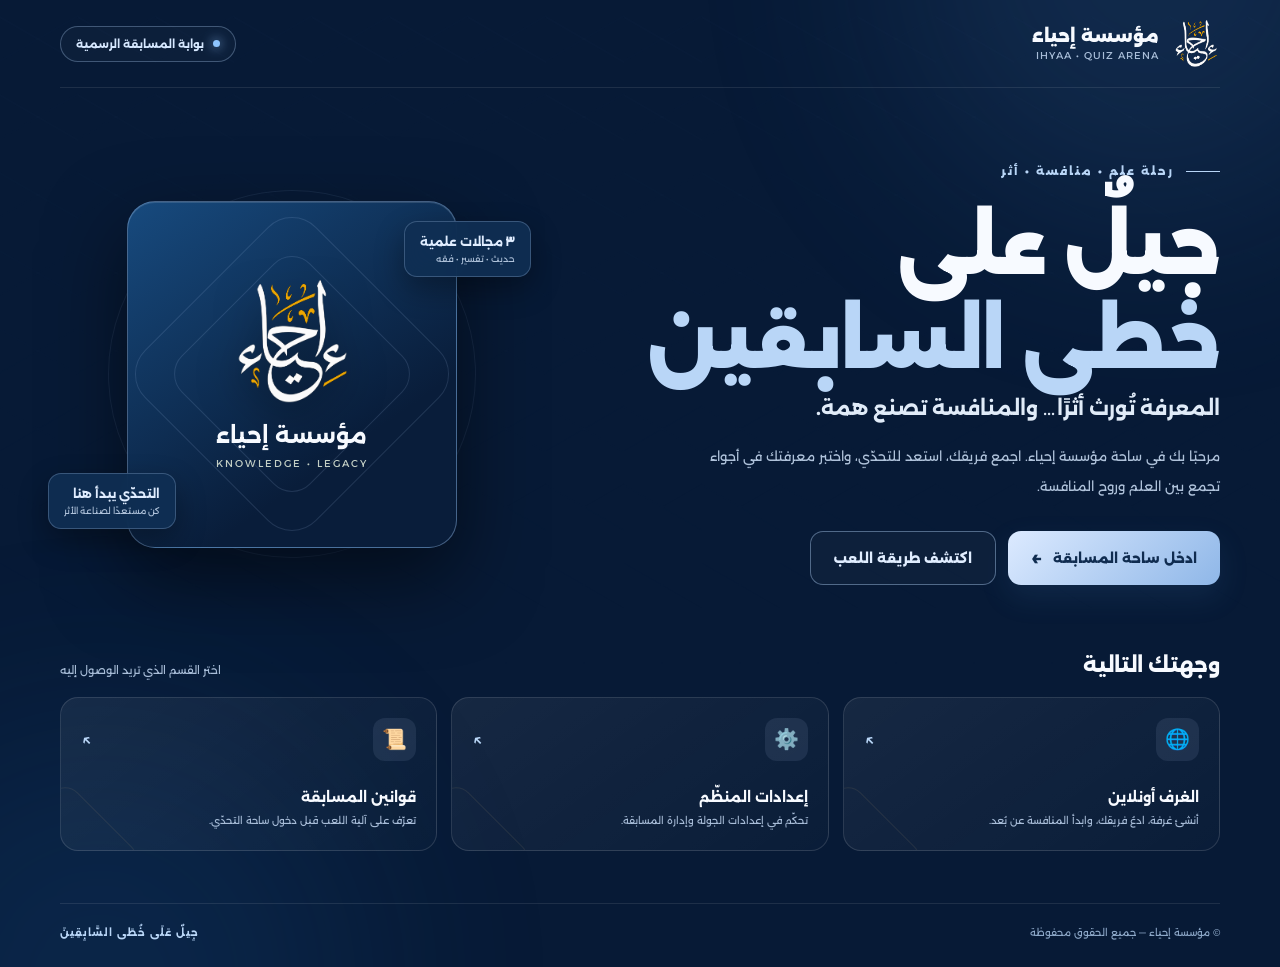
==== index.html @ 6f43f6d2 "Apply matching blue theme to Ihyaa portal" ====
<!doctype html>
<html lang="ar" dir="rtl">
<head>
<meta charset="utf-8">
<meta name="viewport" content="width=device-width,initial-scale=1">
<meta name="theme-color" content="#071d19">
<meta name="description" content="البوابة الرئيسية لمسابقة مؤسسة إحياء — جيل على خطى السابقين">
<title>مؤسسة إحياء | بوابة المسابقة</title>
<style>
@import url('https://fonts.googleapis.com/css2?family=Alexandria:wght@400;500;600;700;800;900&display=swap');
:root{--bg:#071d19;--panel:#0d2a23;--panel2:#12382d;--gold:#d9bd7b;--gold-light:#f0dfb5;--muted:#a9bdb2;--line:#d9bd7b30;--white:#f8f7f0}
*{box-sizing:border-box}
html{scroll-behavior:smooth}
body{margin:0;min-height:100vh;background:var(--bg);color:var(--white);font-family:'Alexandria',Tahoma,Arial,sans-serif;overflow-x:hidden}
body:before{content:"";position:fixed;inset:0;pointer-events:none;opacity:.2;background-image:linear-gradient(30deg,transparent 48%,#d9bd7b12 49%,#d9bd7b12 50%,transparent 51%),linear-gradient(150deg,transparent 48%,#d9bd7b0c 49%,#d9bd7b0c 50%,transparent 51%);background-size:78px 78px;mask-image:linear-gradient(to bottom,#000,transparent 90%)}
.ambient{position:fixed;width:520px;height:520px;border-radius:50%;filter:blur(110px);opacity:.14;pointer-events:none}.ambient.a{background:#b88f45;top:-300px;right:-130px}.ambient.b{background:#2d8b68;bottom:-340px;left:-160px}
.wrap{width:min(1160px,calc(100% - 48px));margin:auto;position:relative}
header{height:88px;display:flex;align-items:center;justify-content:space-between;border-bottom:1px solid #ffffff12}
.brand{display:flex;align-items:center;gap:13px;text-decoration:none;color:inherit}.brand img{width:48px;height:48px;object-fit:contain}.brand b{font-size:17px;font-weight:900;display:block}.brand small{display:block;color:var(--muted);font-size:10px;margin-top:3px;letter-spacing:1px}
.header-tag{display:flex;align-items:center;gap:9px;color:#d7c79e;font-size:11px;font-weight:700;border:1px solid var(--line);border-radius:99px;padding:10px 15px;background:#ffffff06}.live-dot{width:7px;height:7px;border-radius:50%;background:#91c7a5;box-shadow:0 0 12px #91c7a5}
.hero{display:grid;grid-template-columns:1.15fr .85fr;gap:70px;align-items:center;padding:76px 0 68px;min-height:530px}
.kicker{display:flex;align-items:center;gap:12px;color:var(--gold);font-size:11px;font-weight:800;letter-spacing:2px}.kicker:before{content:"";width:34px;height:1px;background:var(--gold)}
h1{font-size:clamp(44px,6.5vw,76px);line-height:1.24;letter-spacing:-2px;margin:22px 0 8px;font-weight:900}h1 span{color:var(--gold)}
.slogan{font-size:clamp(16px,2vw,20px);font-weight:700;color:#e8dfc9;margin:0}
.lead{color:var(--muted);font-size:13px;line-height:2.25;max-width:510px;margin:22px 0 30px}
.actions{display:flex;gap:12px;flex-wrap:wrap}.btn{min-height:54px;display:inline-flex;align-items:center;justify-content:center;gap:11px;padding:0 23px;border-radius:13px;text-decoration:none;font-size:13px;font-weight:800;transition:.22s ease}.btn.primary{background:linear-gradient(135deg,#eddbad,#c6a765);color:#142b23;box-shadow:0 12px 30px #c6a76522}.btn.secondary{border:1px solid #d9bd7b65;color:var(--gold-light);background:#ffffff07}.btn:hover{transform:translateY(-3px);filter:brightness(1.08)}.btn .arrow{font-size:18px}
.visual{height:370px;position:relative;display:grid;place-items:center}
.orbit{position:absolute;width:320px;height:320px;border:1px solid #d9bd7b35;border-radius:50%;transform:rotate(-24deg)}.orbit:before,.orbit:after{content:"";position:absolute;inset:22px;border:1px dashed #d9bd7b2a;border-radius:50%}.orbit:after{inset:-25px;border-style:solid;opacity:.5}
.visual-card{width:min(330px,90%);aspect-ratio:1/1.05;border:1px solid #d9bd7b55;border-radius:28px;background:linear-gradient(145deg,#174335,#0a241e 70%);box-shadow:0 30px 80px #0008,inset 0 1px #ffffff20;display:flex;flex-direction:column;align-items:center;justify-content:center;position:relative;overflow:hidden}
.visual-card:before{content:"";position:absolute;width:240px;height:240px;border:1px solid #d9bd7b24;transform:rotate(45deg);border-radius:34px}.visual-card:after{content:"";position:absolute;width:180px;height:180px;border:1px solid #d9bd7b20;transform:rotate(45deg);border-radius:26px}
.visual-card img{width:126px;height:126px;object-fit:contain;z-index:1;filter:drop-shadow(0 15px 20px #0008)}.visual-card strong{z-index:1;font-size:22px;margin-top:18px}.visual-card small{z-index:1;color:#c3cfc5;font-size:10px;letter-spacing:2px;margin-top:8px}
.float{position:absolute;z-index:2;border:1px solid var(--line);background:#102e26ed;backdrop-filter:blur(12px);border-radius:13px;padding:12px 15px;box-shadow:0 12px 30px #0005}.float b{display:block;color:var(--gold-light);font-size:12px}.float small{display:block;color:var(--muted);font-size:9px;margin-top:4px}.float.one{top:32px;right:-8px}.float.two{bottom:30px;left:-12px}
.section-head{display:flex;align-items:end;justify-content:space-between;gap:20px;margin-bottom:20px}.section-head h2{font-size:20px;margin:0;font-weight:800}.section-head p{font-size:11px;color:var(--muted);margin:0}
.portals{display:grid;grid-template-columns:repeat(3,1fr);gap:14px;padding-bottom:52px}
.portal{min-height:154px;display:flex;flex-direction:column;justify-content:space-between;text-decoration:none;color:inherit;padding:20px;border:1px solid #ffffff17;border-radius:18px;background:linear-gradient(145deg,#ffffff0c,#ffffff04);transition:.22s ease;position:relative;overflow:hidden}
.portal:after{content:"";position:absolute;width:110px;height:110px;border:1px solid #d9bd7b18;transform:rotate(45deg);left:-52px;bottom:-65px;border-radius:18px}
.portal:hover{transform:translateY(-4px);border-color:#d9bd7b80;background:linear-gradient(145deg,#d9bd7b15,#ffffff06)}
.portal-top{display:flex;align-items:center;justify-content:space-between}.portal-icon{width:43px;height:43px;border-radius:12px;background:#d9bd7b16;display:grid;place-items:center;font-size:20px}.portal .go{color:var(--gold);font-size:19px}.portal strong{display:block;font-size:14px;margin-top:18px}.portal small{display:block;color:var(--muted);font-size:10px;margin-top:6px;line-height:1.8}
footer{border-top:1px solid #ffffff14;padding:22px 0 28px;display:flex;align-items:center;justify-content:space-between;color:#849b8e;font-size:10px;gap:15px}.footer-mark{color:#cdb77f;font-weight:700;letter-spacing:1px}
@media(max-width:800px){.hero{grid-template-columns:1fr;gap:15px;padding:58px 0 35px}.hero-copy{text-align:center}.kicker{justify-content:center}.lead{margin-inline:auto}.actions{justify-content:center}.visual{height:320px;grid-row:1}.visual-card{width:260px}.orbit{width:270px;height:270px}.float.one{right:5%}.float.two{left:5%}.portals{grid-template-columns:repeat(2,1fr)}}
@media(max-width:540px){.wrap{width:min(100% - 32px,1160px)}header{height:72px}.brand img{width:40px;height:40px}.brand b{font-size:14px}.header-tag{font-size:9px;padding:8px 10px}.hero{padding-top:38px}h1{font-size:48px}.visual{height:280px}.visual-card{width:225px}.visual-card img{width:100px;height:100px}.orbit{width:235px;height:235px}.float{padding:9px 11px}.float.one{top:20px}.float.two{bottom:18px}.portals{grid-template-columns:1fr;gap:10px}.portal{min-height:130px}.section-head{align-items:start;flex-direction:column;gap:7px}footer{flex-direction:column;text-align:center}}
@media(prefers-reduced-motion:reduce){*,*:before,*:after{transition:none!important;scroll-behavior:auto!important}}

/* OCEAN BLUE PORTAL THEME */
:root{--bg:#071a36;--panel:#0c2a50;--panel2:#123e70;--gold:#a9c8ed;--gold-light:#e0edff;--muted:#a8bdd8;--line:#a9c8ed35;--white:#f7faff}
body{background:var(--bg)}
body:before{background-image:linear-gradient(30deg,transparent 48%,#a9c8ed12 49%,#a9c8ed12 50%,transparent 51%),linear-gradient(150deg,transparent 48%,#a9c8ed0c 49%,#a9c8ed0c 50%,transparent 51%)}
.ambient.a{background:#4e8ed0}.ambient.b{background:#1f6fba}
header{border-bottom-color:#ffffff18}
.header-tag{color:#d6e8ff;border-color:#a9c8ed55}
.live-dot{background:#8ec5ff;box-shadow:0 0 12px #8ec5ff}
.kicker{color:#b9d6f7}.kicker:before{background:#b9d6f7}
h1 span{color:#b9d6f7}
.slogan{color:#e0ebf8}
.lead{color:#afc2da}
.btn.primary{background:linear-gradient(135deg,#dceaff,#8fb7e8);color:#102c50;box-shadow:0 12px 30px #4d85c522}
.btn.secondary{border-color:#a9c8ed70;color:#e0edff}
.orbit{border-color:#a9c8ed45}.orbit:before,.orbit:after{border-color:#a9c8ed30}
.visual-card{border-color:#9fc3ed66;background:linear-gradient(145deg,#174a7e,#091d3a 70%)}
.visual-card:before,.visual-card:after{border-color:#a9c8ed25}
.float{border-color:#a9c8ed45;background:#102f53ed}
.float b{color:#e0edff}
.float small{color:#afc2da}
.portal{border-color:#ffffff20;background:linear-gradient(145deg,#ffffff10,#ffffff04)}
.portal:hover{border-color:#a9c8ed90;background:linear-gradient(145deg,#a9c8ed1c,#ffffff06)}
.portal-icon{background:#a9c8ed1b}
.portal .go{color:#b9d6f7}
footer{border-top-color:#ffffff18;color:#8da8c8}
.footer-mark{color:#b9d6f7}

</style>
</head>
<body>
<div class="ambient a"></div><div class="ambient b"></div>
<div class="wrap">
<header>
<a class="brand" href="./" aria-label="مؤسسة إحياء">
<img src="Arabic%20Calligraphy%20Emblem%20with%20Gold%20Accents.png" alt="">
<span><b>مؤسسة إحياء</b><small>IHYAA • QUIZ ARENA</small></span>
</a>
<div class="header-tag"><span class="live-dot"></span> بوابة المسابقة الرسمية</div>
</header>
<main>
<section class="hero">
<div class="hero-copy">
<div class="kicker">رحلة علم • منافسة • أثر</div>
<h1>جيلٌ على<br><span>خطى السابقين</span></h1>
<p class="slogan">المعرفة تُورث أثرًا… والمنافسة تصنع همة.</p>
<p class="lead">مرحبًا بك في ساحة مؤسسة إحياء. اجمع فريقك، استعد للتحدّي، واختبر معرفتك في أجواء تجمع بين العلم وروح المنافسة.</p>
<div class="actions">
<a class="btn primary" href="game.html">ادخل ساحة المسابقة <span class="arrow">←</span></a>
<a class="btn secondary" href="game.html?open=rules">اكتشف طريقة اللعب</a>
</div>
</div>
<div class="visual" aria-hidden="true">
<div class="orbit"></div>
<div class="visual-card">
<img src="Arabic%20Calligraphy%20Emblem%20with%20Gold%20Accents.png" alt="">
<strong>مؤسسة إحياء</strong><small>KNOWLEDGE • LEGACY</small>
</div>
<div class="float one"><b>٣ مجالات علمية</b><small>حديث • تفسير • فقه</small></div>
<div class="float two"><b>التحدّي يبدأ هنا</b><small>كن مستعدًا لصناعة الأثر</small></div>
</div>
</section>
<section aria-labelledby="portal-title">
<div class="section-head"><h2 id="portal-title">وجهتك التالية</h2><p>اختر القسم الذي تريد الوصول إليه</p></div>
<nav class="portals" aria-label="أقسام البوابة">
<a class="portal" href="game.html?open=online"><div class="portal-top"><span class="portal-icon">🌐</span><span class="go">↖</span></div><div><strong>الغرف أونلاين</strong><small>أنشئ غرفة، ادعُ فريقك، وابدأ المنافسة عن بُعد.</small></div></a>
<a class="portal" href="game.html?open=host"><div class="portal-top"><span class="portal-icon">⚙️</span><span class="go">↖</span></div><div><strong>إعدادات المنظّم</strong><small>تحكّم في إعدادات الجولة وإدارة المسابقة.</small></div></a>
<a class="portal" href="game.html?open=rules"><div class="portal-top"><span class="portal-icon">📜</span><span class="go">↖</span></div><div><strong>قوانين المسابقة</strong><small>تعرّف على آلية اللعب قبل دخول ساحة التحدّي.</small></div></a>
</nav>
</section>
</main>
<footer><span>© مؤسسة إحياء — جميع الحقوق محفوظة</span><span class="footer-mark">جِيلٌ عَلَى خُطَى السَّابِقِينَ</span></footer>
</div>
</body>
</html>
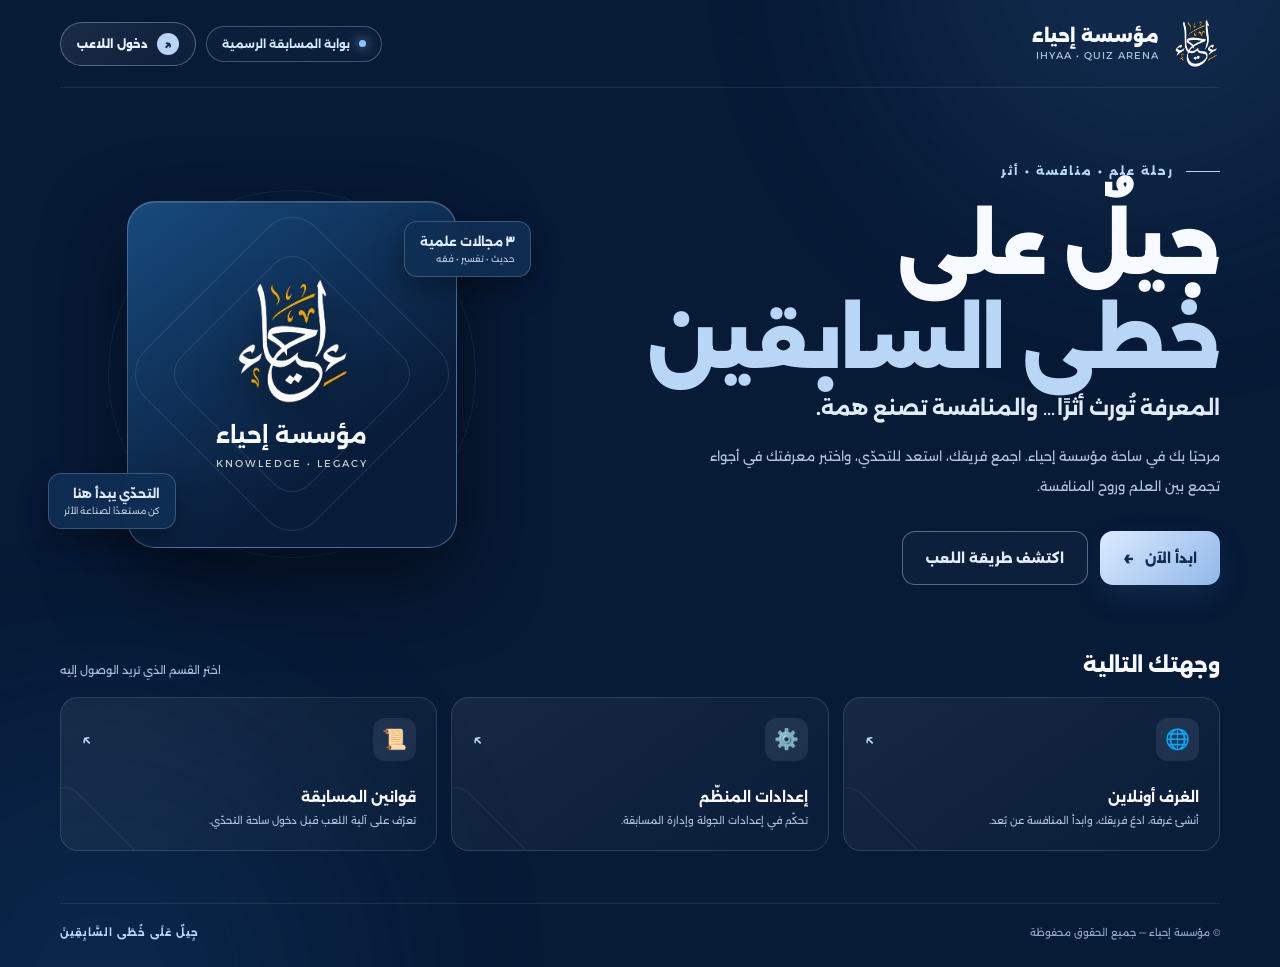
==== commit 5d9cbaed: "Polish Ihyaa portal entry experience" ====
--- a/index.html
+++ b/index.html
@@ -68,6 +68,15 @@
 footer{border-top-color:#ffffff18;color:#8da8c8}
 .footer-mark{color:#b9d6f7}
 
+
+.header-actions{display:flex;align-items:center;gap:10px}
+.header-login{display:inline-flex;align-items:center;gap:9px;padding:10px 16px;border-radius:999px;text-decoration:none;color:#eaf3ff;border:1px solid #a9c8ed65;background:linear-gradient(135deg,#ffffff14,#ffffff06);font-size:11px;font-weight:800;transition:.22s}
+.header-login span{display:grid;place-items:center;width:22px;height:22px;border-radius:50%;background:#b9d6f7;color:#102c50;font-size:13px}
+.header-login:hover{transform:translateY(-2px);background:#a9c8ed20;border-color:#c9e0ff}
+.btn.primary{position:relative;overflow:hidden}
+.btn.primary:after{content:"";position:absolute;inset:0;transform:translateX(-120%);background:linear-gradient(100deg,transparent,#ffffff65,transparent);transition:transform .7s}
+.btn.primary:hover:after{transform:translateX(120%)}
+@media(max-width:540px){.header-actions{gap:6px}.header-tag{font-size:8px;padding:8px}.header-login{font-size:9px;padding:8px 10px}.header-login span{width:19px;height:19px}}
 </style>
 </head>
 <body>
@@ -78,7 +87,7 @@
 <img src="Arabic%20Calligraphy%20Emblem%20with%20Gold%20Accents.png" alt="">
 <span><b>مؤسسة إحياء</b><small>IHYAA • QUIZ ARENA</small></span>
 </a>
-<div class="header-tag"><span class="live-dot"></span> بوابة المسابقة الرسمية</div>
+<div class="header-actions"><div class="header-tag"><span class="live-dot"></span> بوابة المسابقة الرسمية</div><a class="header-login" href="game.html?open=online"><span>↗</span> دخول اللاعب</a></div>
 </header>
 <main>
 <section class="hero">
@@ -88,7 +97,7 @@
 <p class="slogan">المعرفة تُورث أثرًا… والمنافسة تصنع همة.</p>
 <p class="lead">مرحبًا بك في ساحة مؤسسة إحياء. اجمع فريقك، استعد للتحدّي، واختبر معرفتك في أجواء تجمع بين العلم وروح المنافسة.</p>
 <div class="actions">
-<a class="btn primary" href="game.html">ادخل ساحة المسابقة <span class="arrow">←</span></a>
+<a class="btn primary" href="game.html?open=online">ابدأ الآن <span class="arrow">←</span></a>
 <a class="btn secondary" href="game.html?open=rules">اكتشف طريقة اللعب</a>
 </div>
 </div>
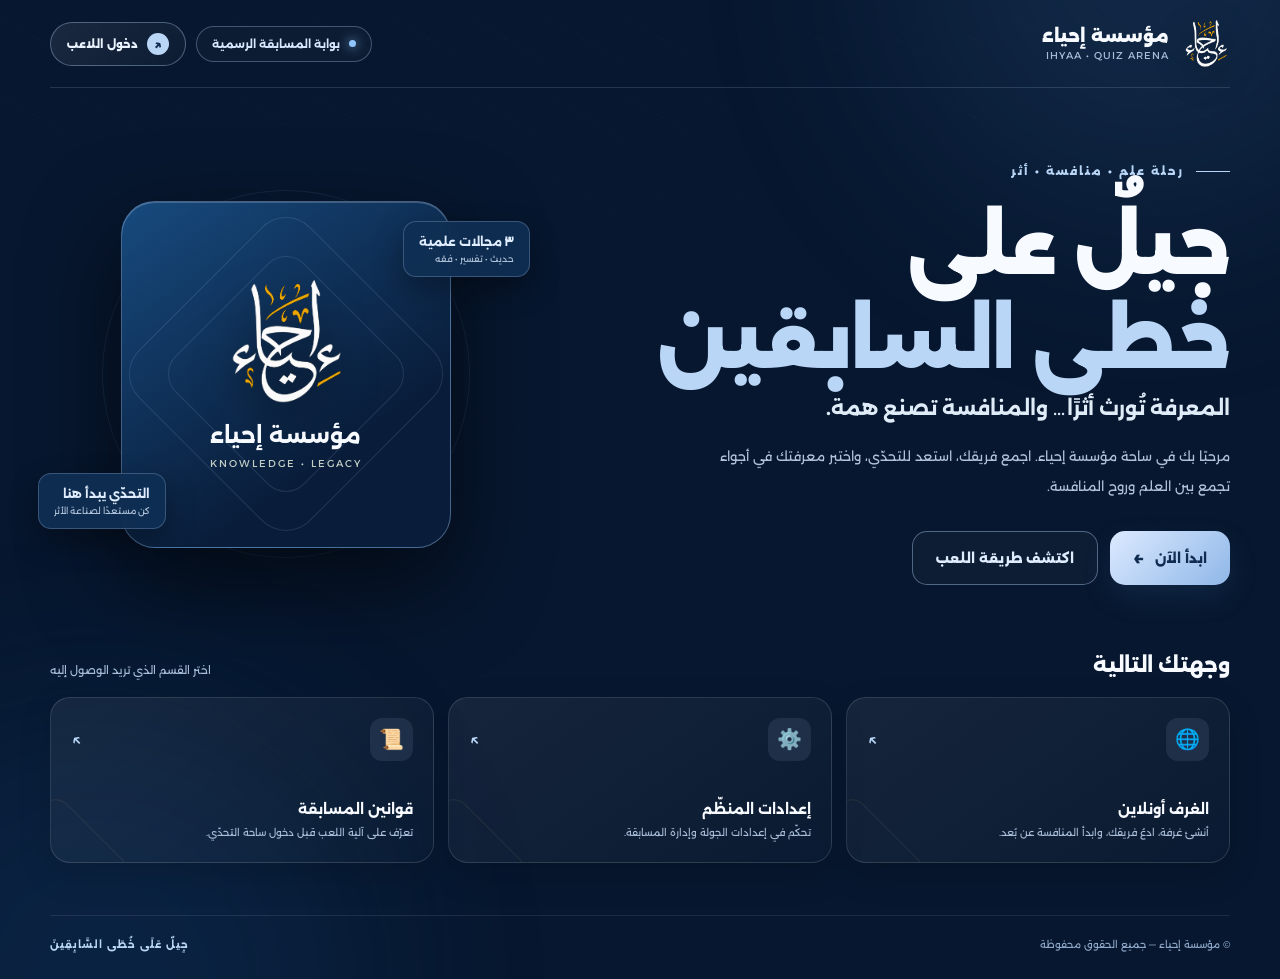
==== commit c3f6870f: "Apply unified premium responsive interface" ====
--- a/index.html
+++ b/index.html
@@ -69,6 +69,7 @@
 .footer-mark{color:#b9d6f7}
 
 
+/* IHYAA LANDING ENTRY POLISH */
 .header-actions{display:flex;align-items:center;gap:10px}
 .header-login{display:inline-flex;align-items:center;gap:9px;padding:10px 16px;border-radius:999px;text-decoration:none;color:#eaf3ff;border:1px solid #a9c8ed65;background:linear-gradient(135deg,#ffffff14,#ffffff06);font-size:11px;font-weight:800;transition:.22s}
 .header-login span{display:grid;place-items:center;width:22px;height:22px;border-radius:50%;background:#b9d6f7;color:#102c50;font-size:13px}
@@ -78,6 +79,7 @@
 .btn.primary:hover:after{transform:translateX(120%)}
 @media(max-width:540px){.header-actions{gap:6px}.header-tag{font-size:8px;padding:8px}.header-login{font-size:9px;padding:8px 10px}.header-login span{width:19px;height:19px}}
 </style>
+  <link rel="stylesheet" href="ihyaa-premium.css?v=20261107">
 </head>
 <body>
 <div class="ambient a"></div><div class="ambient b"></div>
--- a/ihyaa-premium.css
+++ b/ihyaa-premium.css
@@ -0,0 +1,77 @@
+/* IHYAA • Unified premium interface layer */
+:root{--ih-bg:#07172f;--ih-panel:#0d2546;--ih-panel-2:#12365f;--ih-blue:#8fbae9;--ih-blue-bright:#b8d8ff;--ih-gold:#d7bd82;--ih-ink:#122d4d;--ih-line:rgba(143,186,233,.24);--ih-shadow:0 24px 70px rgba(0,10,30,.28)}
+:where(button,a,input,select,textarea):focus-visible{outline:3px solid #8fc5ff!important;outline-offset:3px}
+button{font-family:inherit}
+@media(prefers-reduced-motion:no-preference){
+ :where(.btn,.portal,.cell,.ihyBtn,.duel-btn,.duel-option,.primary,.secondary,.gold){transition:transform .2s ease,box-shadow .2s ease,background .2s ease,border-color .2s ease,filter .2s ease}
+}
+body{background-color:var(--ih-bg)}
+/* Portal */
+body:has(.hero) .wrap{width:min(1180px,calc(100% - 40px))}
+body:has(.hero) header{border-bottom-color:rgba(184,216,255,.16)}
+body:has(.hero) .brand img{filter:drop-shadow(0 8px 18px #0006)}
+body:has(.hero) .hero{min-height:560px}
+body:has(.hero) .visual-card{border-radius:34px;box-shadow:0 34px 90px #0009,inset 0 1px #ffffff30}
+body:has(.hero) .portal{border-radius:20px;min-height:166px;box-shadow:0 12px 34px #0002}
+body:has(.hero) .portal:hover{box-shadow:0 20px 44px #0005;transform:translateY(-5px)}
+body:has(.hero) .btn{border-radius:15px}
+/* Classic game */
+body:has(#board){background:radial-gradient(ellipse at 50% -15%,#173d69 0,#091b36 48%,#06142a 100%)}
+body:has(#board) .top{background:linear-gradient(135deg,rgba(10,35,66,.98),rgba(7,23,47,.96));border-bottom:1px solid var(--ih-line);box-shadow:0 12px 45px #0003}
+body:has(#board) .top .nav,body:has(#board) .top .hero{max-width:1240px}
+body:has(#board) .top .brand img{filter:drop-shadow(0 5px 14px #0006)}
+body:has(#board) .top .hero h2{letter-spacing:-.6px}
+body:has(#board) main.wrap{max-width:1240px;padding-bottom:42px}
+body:has(#board) .scoreboard{gap:14px;margin-top:24px}
+body:has(#board) .team{border:1px solid rgba(255,255,255,.13);border-radius:20px;box-shadow:var(--ih-shadow);backdrop-filter:blur(12px);padding:20px 22px}
+body:has(#board) .team.red{background:linear-gradient(145deg,#532c42,#251d36)}
+body:has(#board) .team.blue{background:linear-gradient(145deg,#174b78,#142a4b)}
+body:has(#board) .points{font-variant-numeric:tabular-nums;text-shadow:0 5px 22px #0005}
+body:has(#board) .turn{border:1px solid var(--ih-line);border-radius:16px;padding:13px 18px;background:#0c2442;box-shadow:0 10px 30px #0003}
+body:has(#board) .preselect-help{border:1px solid var(--ih-line);border-radius:22px;background:linear-gradient(145deg,rgba(17,48,82,.94),rgba(8,28,53,.96));box-shadow:var(--ih-shadow);padding:20px}
+body:has(#board) .lifeline-tile{border-radius:13px;min-height:48px}
+body:has(#board) .section-head{margin:30px 0 15px}
+body:has(#board) .section-head h2{font-size:clamp(20px,2.4vw,28px)}
+body:has(#board) .board{gap:14px}
+body:has(#board) .category{border:1px solid rgba(174,205,239,.2);border-radius:18px;background:linear-gradient(160deg,#102c50,#0a1d38);box-shadow:0 14px 35px #0003;padding:14px}
+body:has(#board) .category h3{color:#e8f2ff;border-bottom:1px solid rgba(174,205,239,.18);padding-bottom:12px}
+body:has(#board) .cell{border:1px solid #557fb2;border-radius:12px;background:linear-gradient(145deg,#2864a3,#19477e);color:#f4d99d;box-shadow:inset 0 1px #ffffff30,0 5px 0 #0c2c54;min-height:62px}
+body:has(#board) .cell:hover:not(:disabled){background:linear-gradient(145deg,#3b83c8,#235b98);box-shadow:0 12px 25px #0004,0 5px 0 #0c2c54}
+body:has(#board) .cell:disabled{background:#142846;color:#6e85a4;border-color:#263f60;opacity:.55}
+body:has(#board) .hostbar{display:flex;gap:10px;flex-wrap:wrap;justify-content:center;margin:24px auto}
+body:has(#board) .hostbar button,body:has(#board) .actions button{border-radius:12px;min-height:44px;padding-inline:17px}
+body:has(#board) .overlay{backdrop-filter:blur(10px);background:rgba(2,10,24,.78)}
+body:has(#board) .modal{border:1px solid rgba(143,186,233,.35);border-radius:24px;background:linear-gradient(155deg,#f9fbff,#eaf2fc);box-shadow:0 35px 100px #0009;color:#183653}
+body:has(#board) .modal-head{border-bottom:1px solid #d5e2f1;padding-bottom:14px}
+body:has(#board) .question{color:#183653;line-height:1.9}
+body:has(#board) .answer{border-radius:14px}
+body:has(#board) .timer-track{border-radius:99px;overflow:hidden}
+body:has(#board) .hostbar button:hover,body:has(#board) .actions button:hover{transform:translateY(-2px)}
+body:has(#board) .winner-card{border:1px solid rgba(215,189,130,.6);border-radius:28px;box-shadow:0 35px 100px #0009}
+/* Online room and saved quiz library */
+#ihyaaOnline .ihyBox{border-radius:26px!important;box-shadow:0 35px 100px #0008!important}
+#ihyaaOnline .ihyCard{border-radius:17px!important;box-shadow:0 8px 24px rgba(28,65,108,.07)}
+#ihyaaOnline .ihyPerson{border:1px solid #d8e5f3;border-radius:12px;padding:12px}
+#ihyaaOnline .ihyBtn{border-radius:12px;min-height:42px;box-shadow:0 5px 14px #153e6b18}
+#ihyaaOnline .ihyBtn:hover:not(:disabled){transform:translateY(-2px);filter:brightness(1.06)}
+#ihyaaOnline .ihyAuthInput{width:100%;max-width:100%}
+#ihyaaOnline .ihyCode{letter-spacing:.16em;font-variant-numeric:tabular-nums}
+/* Duel */
+#ihyaaDuel .duel-card,#ihyaaDuel .duel-player{border-radius:20px;box-shadow:0 16px 42px #0003}
+#ihyaaDuel .duel-btn{border-radius:12px;min-height:42px}
+#ihyaaDuel .duel-option{border-radius:14px;min-height:54px}
+#ihyaaDuel .duel-option:hover:not(:disabled){box-shadow:0 9px 24px #0004}
+#ihyaaDuel .duel-winner{border-radius:24px;box-shadow:0 20px 55px #0004}
+@media(max-width:720px){
+ body:has(#board) .scoreboard{grid-template-columns:1fr;gap:9px}
+ body:has(#board) .team{padding:15px 17px}
+ body:has(#board) .preselect-help{padding:14px}
+ body:has(#board) .hostbar button{flex:1 1 42%}
+ body:has(#board) .category{padding:10px}
+ body:has(#board) .cell{min-height:54px}
+}
+@media(max-width:480px){
+ body:has(.hero) .wrap{width:calc(100% - 28px)}
+ body:has(#board) main.wrap{padding-inline:12px}
+ body:has(#board) .hostbar button{flex-basis:100%}
+}
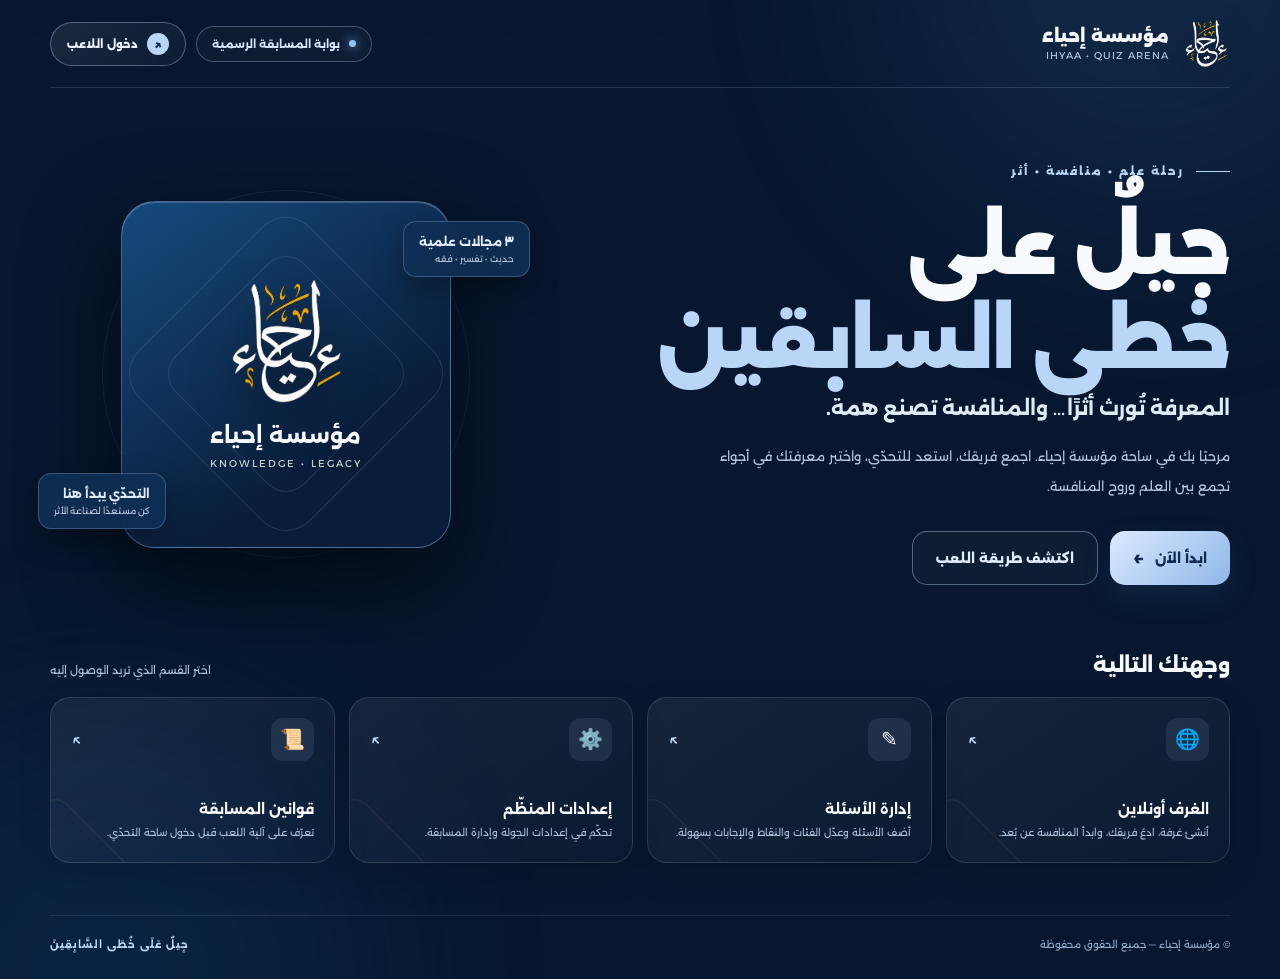
==== commit 8773e04b: "Add question management shortcut beside online rooms" ====
--- a/index.html
+++ b/index.html
@@ -31,7 +31,7 @@
 .visual-card img{width:126px;height:126px;object-fit:contain;z-index:1;filter:drop-shadow(0 15px 20px #0008)}.visual-card strong{z-index:1;font-size:22px;margin-top:18px}.visual-card small{z-index:1;color:#c3cfc5;font-size:10px;letter-spacing:2px;margin-top:8px}
 .float{position:absolute;z-index:2;border:1px solid var(--line);background:#102e26ed;backdrop-filter:blur(12px);border-radius:13px;padding:12px 15px;box-shadow:0 12px 30px #0005}.float b{display:block;color:var(--gold-light);font-size:12px}.float small{display:block;color:var(--muted);font-size:9px;margin-top:4px}.float.one{top:32px;right:-8px}.float.two{bottom:30px;left:-12px}
 .section-head{display:flex;align-items:end;justify-content:space-between;gap:20px;margin-bottom:20px}.section-head h2{font-size:20px;margin:0;font-weight:800}.section-head p{font-size:11px;color:var(--muted);margin:0}
-.portals{display:grid;grid-template-columns:repeat(3,1fr);gap:14px;padding-bottom:52px}
+.portals{display:grid;grid-template-columns:repeat(4,minmax(0,1fr));gap:14px;padding-bottom:52px}
 .portal{min-height:154px;display:flex;flex-direction:column;justify-content:space-between;text-decoration:none;color:inherit;padding:20px;border:1px solid #ffffff17;border-radius:18px;background:linear-gradient(145deg,#ffffff0c,#ffffff04);transition:.22s ease;position:relative;overflow:hidden}
 .portal:after{content:"";position:absolute;width:110px;height:110px;border:1px solid #d9bd7b18;transform:rotate(45deg);left:-52px;bottom:-65px;border-radius:18px}
 .portal:hover{transform:translateY(-4px);border-color:#d9bd7b80;background:linear-gradient(145deg,#d9bd7b15,#ffffff06)}
@@ -117,6 +117,7 @@
 <div class="section-head"><h2 id="portal-title">وجهتك التالية</h2><p>اختر القسم الذي تريد الوصول إليه</p></div>
 <nav class="portals" aria-label="أقسام البوابة">
 <a class="portal" href="game.html?open=online"><div class="portal-top"><span class="portal-icon">🌐</span><span class="go">↖</span></div><div><strong>الغرف أونلاين</strong><small>أنشئ غرفة، ادعُ فريقك، وابدأ المنافسة عن بُعد.</small></div></a>
+<a class="portal" href="game.html?open=questions"><div class="portal-top"><span class="portal-icon">✎</span><span class="go">↖</span></div><div><strong>إدارة الأسئلة</strong><small>أضف الأسئلة وعدّل الفئات والنقاط والإجابات بسهولة.</small></div></a>
 <a class="portal" href="game.html?open=host"><div class="portal-top"><span class="portal-icon">⚙️</span><span class="go">↖</span></div><div><strong>إعدادات المنظّم</strong><small>تحكّم في إعدادات الجولة وإدارة المسابقة.</small></div></a>
 <a class="portal" href="game.html?open=rules"><div class="portal-top"><span class="portal-icon">📜</span><span class="go">↖</span></div><div><strong>قوانين المسابقة</strong><small>تعرّف على آلية اللعب قبل دخول ساحة التحدّي.</small></div></a>
 </nav>
--- a/ihyaa-premium.css
+++ b/ihyaa-premium.css
@@ -7,14 +7,14 @@
 }
 body{background-color:var(--ih-bg)}
 /* Portal */
-body:has(.hero) .wrap{width:min(1180px,calc(100% - 40px))}
-body:has(.hero) header{border-bottom-color:rgba(184,216,255,.16)}
-body:has(.hero) .brand img{filter:drop-shadow(0 8px 18px #0006)}
-body:has(.hero) .hero{min-height:560px}
-body:has(.hero) .visual-card{border-radius:34px;box-shadow:0 34px 90px #0009,inset 0 1px #ffffff30}
-body:has(.hero) .portal{border-radius:20px;min-height:166px;box-shadow:0 12px 34px #0002}
-body:has(.hero) .portal:hover{box-shadow:0 20px 44px #0005;transform:translateY(-5px)}
-body:has(.hero) .btn{border-radius:15px}
+body:has(.portals) .wrap{width:min(1180px,calc(100% - 40px))}
+body:has(.portals) header{border-bottom-color:rgba(184,216,255,.16)}
+body:has(.portals) .brand img{filter:drop-shadow(0 8px 18px #0006)}
+body:has(.portals) .hero{min-height:560px}
+body:has(.portals) .visual-card{border-radius:34px;box-shadow:0 34px 90px #0009,inset 0 1px #ffffff30}
+body:has(.portals) .portal{border-radius:20px;min-height:166px;box-shadow:0 12px 34px #0002}
+body:has(.portals) .portal:hover{box-shadow:0 20px 44px #0005;transform:translateY(-5px)}
+body:has(.portals) .btn{border-radius:15px}
 /* Classic game */
 body:has(#board){background:radial-gradient(ellipse at 50% -15%,#173d69 0,#091b36 48%,#06142a 100%)}
 body:has(#board) .top{background:linear-gradient(135deg,rgba(10,35,66,.98),rgba(7,23,47,.96));border-bottom:1px solid var(--ih-line);box-shadow:0 12px 45px #0003}
@@ -71,7 +71,7 @@
  body:has(#board) .cell{min-height:54px}
 }
 @media(max-width:480px){
- body:has(.hero) .wrap{width:calc(100% - 28px)}
+ body:has(.portals) .wrap{width:calc(100% - 28px)}
  body:has(#board) main.wrap{padding-inline:12px}
  body:has(#board) .hostbar button{flex-basis:100%}
 }
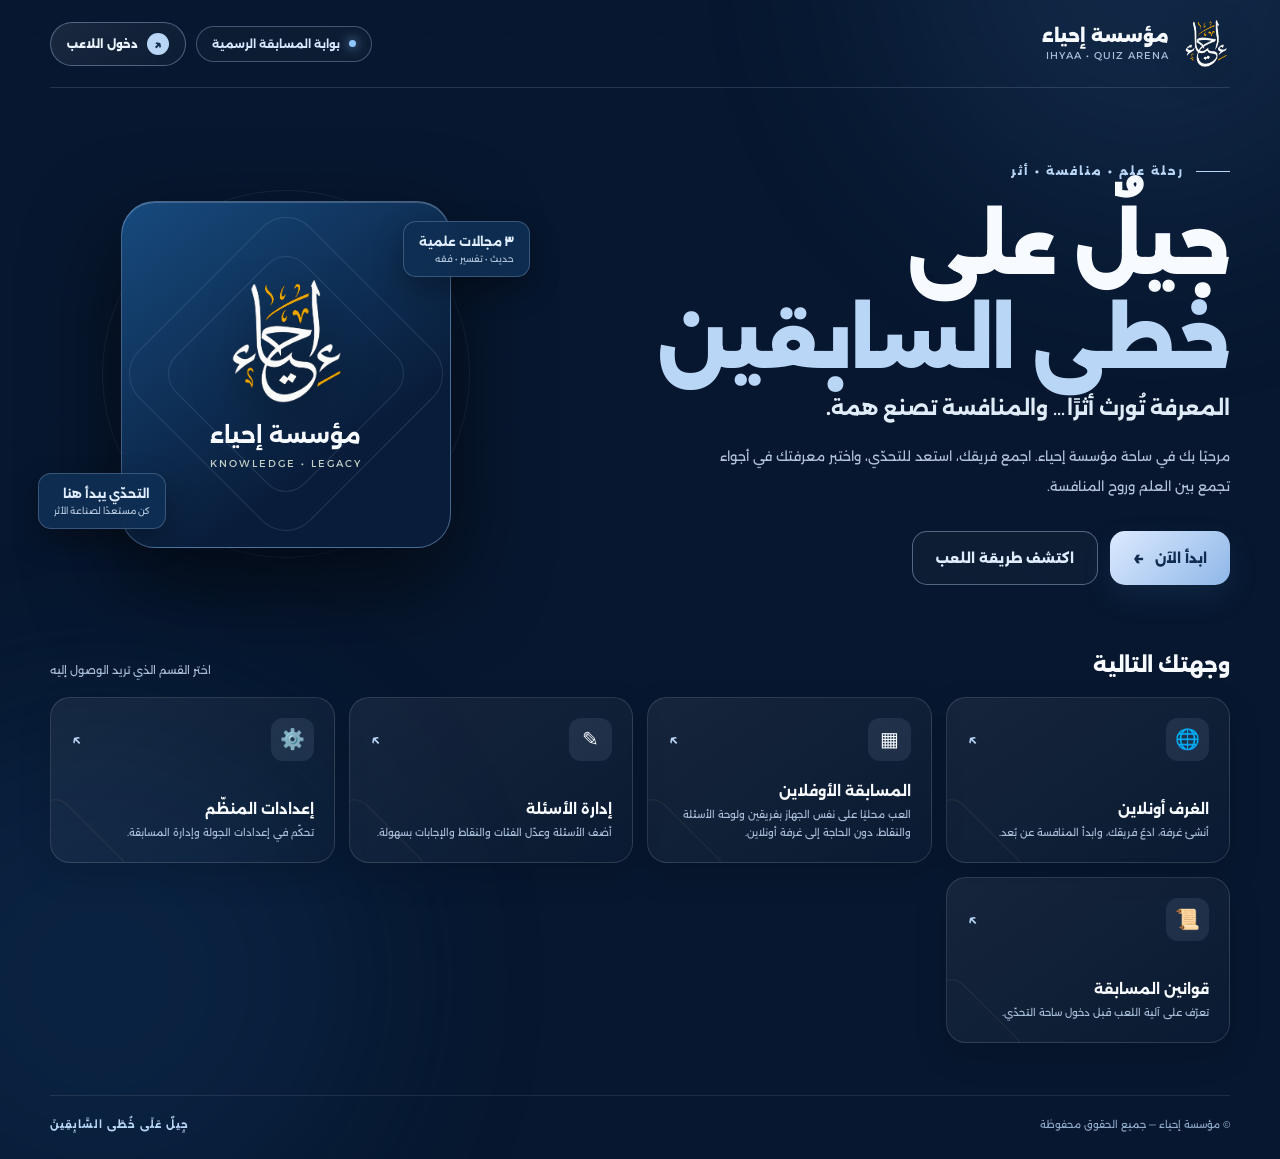
==== commit b5fdf87c: "Restore offline quiz entry on homepage" ====
--- a/index.html
+++ b/index.html
@@ -117,6 +117,7 @@
 <div class="section-head"><h2 id="portal-title">وجهتك التالية</h2><p>اختر القسم الذي تريد الوصول إليه</p></div>
 <nav class="portals" aria-label="أقسام البوابة">
 <a class="portal" href="game.html?open=online"><div class="portal-top"><span class="portal-icon">🌐</span><span class="go">↖</span></div><div><strong>الغرف أونلاين</strong><small>أنشئ غرفة، ادعُ فريقك، وابدأ المنافسة عن بُعد.</small></div></a>
+<a class="portal" href="game.html?open=offline"><div class="portal-top"><span class="portal-icon">▦</span><span class="go">↖</span></div><div><strong>المسابقة الأوفلاين</strong><small>العب محليًا على نفس الجهاز بفريقين ولوحة الأسئلة والنقاط، دون الحاجة إلى غرفة أونلاين.</small></div></a>
 <a class="portal" href="game.html?open=questions"><div class="portal-top"><span class="portal-icon">✎</span><span class="go">↖</span></div><div><strong>إدارة الأسئلة</strong><small>أضف الأسئلة وعدّل الفئات والنقاط والإجابات بسهولة.</small></div></a>
 <a class="portal" href="game.html?open=host"><div class="portal-top"><span class="portal-icon">⚙️</span><span class="go">↖</span></div><div><strong>إعدادات المنظّم</strong><small>تحكّم في إعدادات الجولة وإدارة المسابقة.</small></div></a>
 <a class="portal" href="game.html?open=rules"><div class="portal-top"><span class="portal-icon">📜</span><span class="go">↖</span></div><div><strong>قوانين المسابقة</strong><small>تعرّف على آلية اللعب قبل دخول ساحة التحدّي.</small></div></a>
